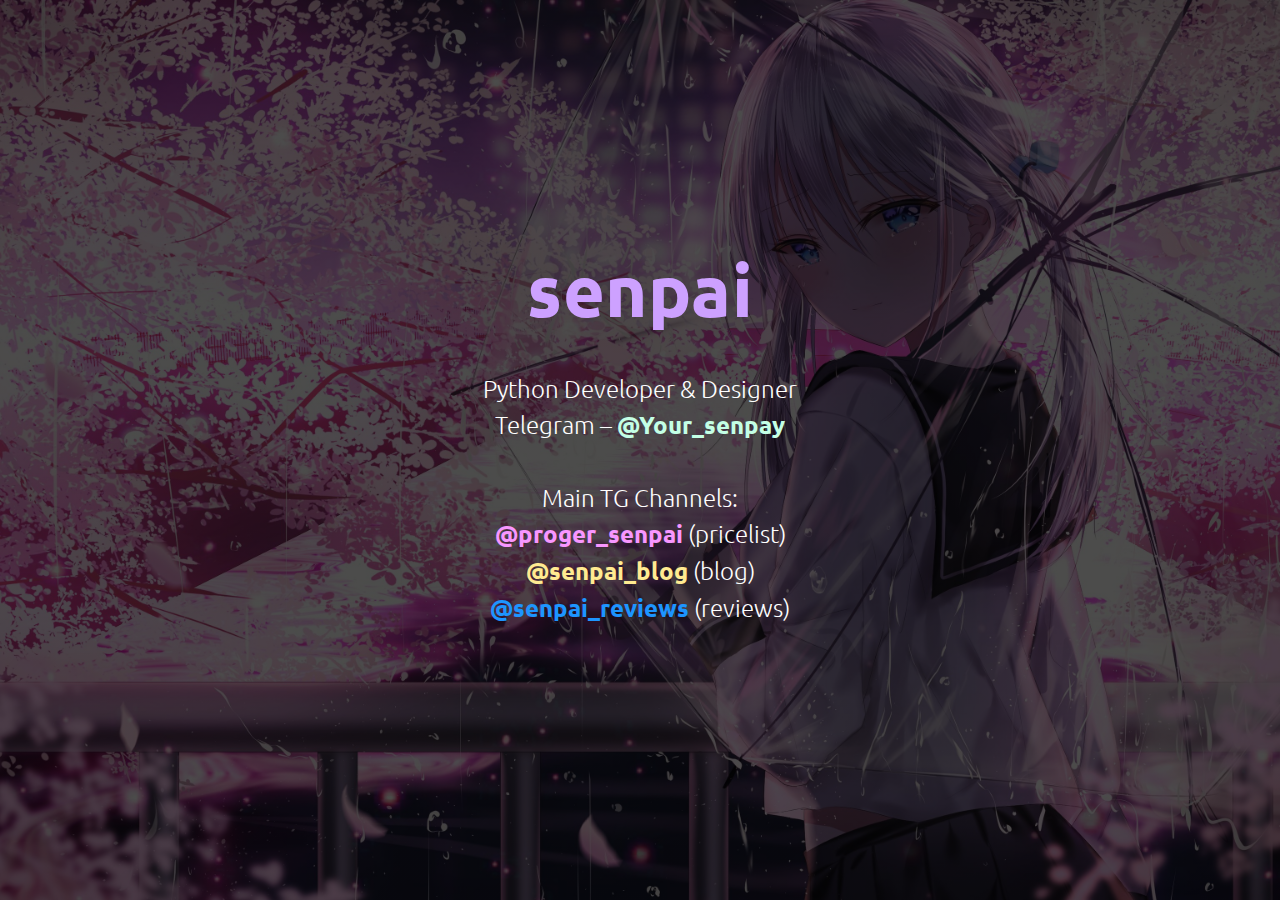
==== index.html @ 8932e349 "Add files via upload" ====
<!DOCTYPE html>
<html>
<head>
	<meta charset="utf-8">
	<meta name="viewport" content="width=device-width, initial-scale=1.0"><!--metatextblock-->
	<title>Senpai | Bio</title>
	<meta property="og:url" content="http://biosenpai.ml">
	<meta property="og:title" content="bio senpai">
	<meta property="og:description" content>
	<meta property="og:type" content="website">
	<meta property="og:image" content="images/d946dbce69a24e0288d5_1.jpg">
	<link rel="canonical" href="Senpai | Bio"><!--/metatextblock-->
	<meta property="fb:app_id" content="257953674358265">
	<meta name="format-detection" content="telephone=no">
	<meta http-equiv="x-dns-prefetch-control" content="on">
	<link rel="dns-prefetch" href="https://ws.tildacdn.com">
	<link rel="dns-prefetch" href="https://static.tildacdn.info">
	<link rel="shortcut icon" href="favicon.ico" type="image/x-icon">
	<link rel="apple-touch-icon" href="images/apple-touch-icon.png">
	<link rel="apple-touch-icon" sizes="76x76" href="images/apple-touch-icon.png">
	<link rel="apple-touch-icon" sizes="152x152" href="images/apple-touch-icon.png">
	<link rel="apple-touch-startup-image" href="images/apple-touch-icon.png">
	<meta name="msapplication-TileColor" content="#000000">
	<meta name="msapplication-TileImage" content="images/apple-touch-icon.png"><!-- Assets -->
	<script async src="https://www.googletagmanager.com/gtm.js?id=G-LMY6DNKWPJ">
	</script>
	<script src="js/tilda-fallback-1.0.min.js" charset="utf-8" async>
	</script>
	<link rel="stylesheet" href="css/tilda-grid-3.0.min.css" type="text/css" media="all" onerror="this.loaderr='y';">
	<link rel="stylesheet" href="css/tilda-blocks-page30917308.min.css" type="text/css" media="all" onerror="this.loaderr='y';">
	<link rel="preconnect" href="https://fonts.gstatic.com">
	<link href="https://fonts.googleapis.com/css2?family=Ubuntu:wght@300;400;500;600;700&amp;subset=latin,cyrillic&amp;display=swap" rel="stylesheet"><link rel="stylesheet" href="css/tilda-cover-1.0.min.css" type="text/css" media="all" onerror="this.loaderr='y';"><script type="text/javascript">(function (d) {
if (!d.visibilityState) {
var s = d.createElement('script');
s.src = 'https://static.tildacdn.info/js/tilda-polyfill-1.0.min.js';
d.getElementsByTagName('head')[0].appendChild(s);
}
})(document);
function t_onReady(func) {
if (document.readyState != 'loading') {
func();
} else {
document.addEventListener('DOMContentLoaded', func);
}
}
function t_onFuncLoad(funcName, okFunc, time) {
if (typeof window[funcName] === 'function') {
okFunc();
} else {
setTimeout(function() {
t_onFuncLoad(funcName, okFunc, time);
},(time || 100));
}
}</script>
<script src="js/jquery-1.10.2.min.js" onerror="this.loaderr='y';">
</script>
<script src="js/tilda-scripts-3.0.min.js" onerror="this.loaderr='y';">
</script>
<script src="js/tilda-blocks-page30917308.min.js" onerror="this.loaderr='y';">
</script>
<script src="js/lazyload-1.3.min.js" charset="utf-8" async onerror="this.loaderr='y';">
</script>
<script src="js/tilda-cover-1.0.min.js" charset="utf-8" async onerror="this.loaderr='y';">
</script>
<script src="js/tilda-events-1.0.min.js" charset="utf-8" async onerror="this.loaderr='y';">
</script>
<script type="text/javascript">window.dataLayer = window.dataLayer || [];
</script><!-- Google Tag Manager -->
<script type="text/javascript">(function(w,d,s,l,i){w[l]=w[l]||[];w[l].push({'gtm.start':
new Date().getTime(),event:'gtm.js'});var f=d.getElementsByTagName(s)[0],
j=d.createElement(s),dl=l!='dataLayer'?'&l='+l:'';j.async=true;j.src=
'https://www.googletagmanager.com/gtm.js?id='+i+dl;f.parentNode.insertBefore(j,f);
})(window,document,'script','dataLayer','G-LMY6DNKWPJ');
</script><!-- End Google Tag Manager -->
<script type="text/javascript">(function () {
if((/bot|google|yandex|baidu|bing|msn|duckduckbot|teoma|slurp|crawler|spider|robot|crawling|facebook/i.test(navigator.userAgent))===false && typeof(sessionStorage)!='undefined' && sessionStorage.getItem('visited')!=='y' && document.visibilityState){
var style=document.createElement('style');
style.type='text/css';
style.innerHTML='@media screen and (min-width: 980px) {.t-records {opacity: 0;}.t-records_animated {-webkit-transition: opacity ease-in-out .2s;-moz-transition: opacity ease-in-out .2s;-o-transition: opacity ease-in-out .2s;transition: opacity ease-in-out .2s;}.t-records.t-records_visible {opacity: 1;}}';
document.getElementsByTagName('head')[0].appendChild(style);
function t_setvisRecs(){
var alr=document.querySelectorAll('.t-records');
Array.prototype.forEach.call(alr, function(el) {
el.classList.add("t-records_animated");
});
setTimeout(function () {
Array.prototype.forEach.call(alr, function(el) {
el.classList.add("t-records_visible");
});
sessionStorage.setItem("visited", "y");
}, 400);
} 
document.addEventListener('DOMContentLoaded', t_setvisRecs);
}
})();
</script>
<style type="text/css">@media screen and (min-width: 980px) {.t-records {opacity: 0;}.t-records_animated {-webkit-transition: opacity ease-in-out .2s;-moz-transition: opacity ease-in-out .2s;-o-transition: opacity ease-in-out .2s;transition: opacity ease-in-out .2s;}.t-records.t-records_visible {opacity: 1;}}
</style>
</head>
<body class="t-body" style="margin:0;"><!--allrecords-->
	<div id="allrecords" class="t-records t-records_animated t-records_visible" data-hook="blocks-collection-content-node" data-tilda-project-id="4530213" data-tilda-page-id="30917308" data-tilda-formskey="0ebfdd3c491b82f9fc8de784d1b77eab" data-tilda-lazy="yes">
		<div id="rec500469562" class="r t-rec" style=" " data-animationappear="off" data-record-type="18"><!-- cover -->
			<div class="t-cover" id="recorddiv500469562" bgimgfield="img" style="height:100vh; background-image:url(images/d946dbce69a24e0288d5.jpg);">
				<div class="t-cover__carrier" id="coverCarry500469562" data-content-cover-id="500469562" data-content-cover-bg="images/d946dbce69a24e0288d5.jpg" data-display-changed="true" data-content-cover-height="100vh" data-content-cover-parallax="fixed" style="height:100vh; " itemscope itemtype="http://schema.org/ImageObject">
					<meta itemprop="image" content="images/d946dbce69a24e0288d5.jpg">
				</div>
				<div class="t-cover__filter" style="height:100vh;background-image: -moz-linear-gradient(top, rgba(0,0,0,0.70), rgba(0,0,0,0.70));background-image: -webkit-linear-gradient(top, rgba(0,0,0,0.70), rgba(0,0,0,0.70));background-image: -o-linear-gradient(top, rgba(0,0,0,0.70), rgba(0,0,0,0.70));background-image: -ms-linear-gradient(top, rgba(0,0,0,0.70), rgba(0,0,0,0.70));background-image: linear-gradient(top, rgba(0,0,0,0.70), rgba(0,0,0,0.70));filter: progid:DXImageTransform.Microsoft.gradient(startColorStr=&#x27;#4c000000&#x27;, endColorstr=&#x27;#4c000000&#x27;);">
					
				</div> 
				<div class="t-container"> 
					<div class="t-col t-col_12 "> <div class="t-cover__wrapper t-valign_middle" style="height:100vh;"> 
						<div class="t001 t-align_center"> 
							<div class="t001__wrapper" data-hook-content="covercontent"> 

                                <div class="t001__title t-title t-title_xl" style field="title"><strong style="color: rgb(205, 161, 255); font-family: Ubuntu; font-weight: 700;">senpai
                                </div> 
                            <div class="t001__descr t-descr t-descr_xl t001__descr_center" style field="descr">Python Developer & Designer<br>Telegram – <a href="https://t.me/Your_senpay" target="_blank" rel="noreferrer noopener" style="color: rgb(196, 255, 229);">@Your_senpay</a><br><br>Main TG Channels:<br><a href="https://t.me/proger_senpai" style="color: rgb(248, 150, 255);">@proger_senpai</a> (pricelist)<br><a href="https://t.me/senpai_blog" style="color: rgb(255, 235, 145);">@senpai_blog</a> (blog)<br><a href="https://t.me/senpai_reviews" style="color: rgb(29, 149, 255);">@senpai_reviews</a> (reviews)
                            </div> 

                            <span class="space"></span> 
                        </div> 
                    </div> 
                </div> 
            </div> 
        </div>
    </div> 
</div>
</div>
</body>
</html>
---- css/tilda-grid-3.0.min.css ----
.t-clear,.t-container:after,.t-container_100:after,.t-container_10:after,.t-container_8:after{clear:both}*,:after,:before{-webkit-box-sizing:content-box;-moz-box-sizing:content-box;box-sizing:content-box}a,b,blockquote,center,code,div,h1,h2,h3,h4,h5,h6,i,img,p,pre,span,table,td,th,tr,u,video{margin:0;padding:0;border:0}.t-row{margin:0}.t-container,.t-container_10,.t-container_8{margin-left:auto;margin-right:auto;padding:0;width:100%}.t-container{max-width:1200px}.t-container.flexx,.t-container_flex{display:-webkit-box;display:-moz-box;display:-ms-flexbox;display:-webkit-flex;display:flex}.t-container_100{width:100%;padding:0}.t-container_10{max-width:1000px}.t-container_8{max-width:800px}.t-container:after,.t-container:before,.t-container_100:after,.t-container_100:before,.t-container_10:after,.t-container_10:before,.t-container_8:after,.t-container_8:before{display:table;content:" "}.t-col{display:inline;float:left;margin-left:20px;margin-right:20px;width:100%}.t-col.flexx,.t-col_flex{align-items:stretch;height:inherit;margin-top:auto;margin-bottom:auto}.t-col_1{max-width:60px}.t-col_2{max-width:160px}.t-col_3{max-width:260px}.t-col_4{max-width:360px}.t-col_5{max-width:460px}.t-col_6{max-width:560px}.t-col_7{max-width:660px}.t-col_8{max-width:760px}.t-col_9{max-width:860px}.t-col_10{max-width:960px}.t-col_11{max-width:1060px}.t-col_12{max-width:1160px}.t-col_100{max-width:100vw}.t-prefix_1{padding-left:100px}.t-prefix_2{padding-left:200px}.t-prefix_3{padding-left:300px}.t-prefix_4{padding-left:400px}.t-prefix_5{padding-left:500px}.t-prefix_6{padding-left:600px}.t-prefix_7{padding-left:700px}.t-prefix_8{padding-left:800px}.t-prefix_9{padding-left:900px}.t-prefix_10{padding-left:1000px}.t-prefix_11{padding-left:1100px}.t-prefix_12{padding-left:1200px}.t-width{width:100%}.t-width_1{max-width:60px}.t-width_2{max-width:160px}.t-width_3{max-width:260px}.t-width_4{max-width:360px}.t-width_5{max-width:460px}.t-width_6{max-width:560px}.t-width_7{max-width:660px}.t-width_8{max-width:760px}.t-width_9{max-width:860px}.t-width_10{max-width:960px}.t-width_11{max-width:1060px}.t-width_12{max-width:1160px}.t-width_100{max-width:100%}.t-cell{display:table-cell;vertical-align:middle;height:100%;margin-left:0;margin-right:0}.t-cell_25{width:25vw}.t-cell_33{width:33.3333333vw}.t-cell_50{width:50vw}.t-cell_100{width:100vw}@media screen and (max-width:1200px){.t-container{max-width:960px;padding:0}.t-container_10{max-width:780px}.t-container_8{max-width:640px}.t-col{display:inline;float:left;margin-left:10px;margin-right:10px;width:100%}.t-col_1{max-width:60px}.t-col_2{max-width:140px}.t-col_3{max-width:220px}.t-col_4{max-width:300px}.t-col_5{max-width:380px}.t-col_6{max-width:460px}.t-col_7{max-width:540px}.t-col_8{max-width:620px}.t-col_9{max-width:700px}.t-col_10{max-width:780px}.t-col_11{max-width:860px}.t-col_12{max-width:940px}.t-prefix_1{padding-left:80px}.t-prefix_2{padding-left:160px}.t-prefix_3{padding-left:240px}.t-prefix_4{padding-left:320px}.t-prefix_5{padding-left:400px}.t-prefix_6{padding-left:480px}.t-prefix_7{padding-left:560px}.t-prefix_8{padding-left:640px}.t-prefix_9{padding-left:720px}.t-prefix_10{padding-left:800px}.t-prefix_11{padding-left:880px}.t-prefix_12{padding-left:960px}.t-width_1{max-width:60px}.t-width_2{max-width:140px}.t-width_3{max-width:220px}.t-width_4{max-width:300px}.t-width_5{max-width:380px}.t-width_6{max-width:460px}.t-width_7{max-width:540px}.t-width_8{max-width:620px}.t-width_9{max-width:700px}.t-width_10{max-width:780px}.t-width_11{max-width:860px}.t-width_12{max-width:940px}.t-width_100{max-width:100%}}@media screen and (max-width:960px){.t-col,.t-container.flexx,.t-container_flex{display:block}.t-container{max-width:640px}.t-col,.t-col_1,.t-col_10,.t-col_11,.t-col_12,.t-col_2,.t-col_3,.t-col_4,.t-col_5,.t-col_6,.t-col_7,.t-col_8,.t-col_9{width:100%;max-width:100%}.t-col{float:none;padding-left:20px;padding-right:20px;margin:0;box-sizing:border-box}.t-prefix_1,.t-prefix_10,.t-prefix_11,.t-prefix_12,.t-prefix_2,.t-prefix_3,.t-prefix_4,.t-prefix_5,.t-prefix_6,.t-prefix_7,.t-prefix_8,.t-prefix_9{padding-left:none}}
---- css/tilda-blocks-page30917308.min.css ----
.csssize{height:3362px}.t-body{margin:0}#allrecords{-webkit-font-smoothing:antialiased;background-color:none}#allrecords a{color:#ff8562;text-decoration:none}#allrecords a[href^=tel]{color:inherit;text-decoration:none}#allrecords ol{padding-left:22px}#allrecords ul{padding-left:20px}#allrecords b,#allrecords strong{font-weight:700}@media print{body,html{min-width:1200px;max-width:1200px;padding:0;margin:0 auto;border:none}}.t-records{-webkit-font_smoothing:antialiased;background-color:none}.t-records a{color:#ff8562;text-decoration:none}.t-records a[href^=tel]{color:inherit;text-decoration:none}.t-records ol{padding-left:22px;margin-top:0;margin-bottom:10px}.t-records ul{padding-left:20px;margin-top:0;margin-bottom:10px}.t-mbfix{opacity:.01;-webkit-transform:translateX(0);-ms-transform:translateX(0);transform:translateX(0);position:fixed;width:100%;height:500px;background-color:white;top:0;left:0;z-index:10000;-webkit-transition:all 0.1s ease;transition:all 0.1s ease}.t-mbfix_hide{-webkit-transform:translateX(3000px);-ms-transform:translateX(3000px);transform:translateX(3000px)}img:not([src]){visibility:hidden}.t-body_scroll-locked{position:fixed;left:0;width:100%;height:100%;overflow:hidden}.r_anim{-webkit-transition:opacity 0.5s;transition:opacity 0.5s}.r_hidden{opacity:0}.r_showed{opacity:1}.t-title{font-family:'Ubuntu',Arial,sans-serif;font-weight:600;color:#e2cfff}.t-title_xl{font-size:72px;line-height:1.17}.t-descr{font-family:'Ubuntu',Arial,sans-serif;font-weight:300;color:#000000}.t-descr_xl{font-size:24px;line-height:1.5}.t-align_center{text-align:center}.t-valign_middle{vertical-align:middle}.t-tildalabel{background-color:#000;color:#fff;width:100%;height:70px;font-family:Arial;font-size:14px}.t-tildalabel:hover .t-tildalabel__wrapper{opacity:1}.t-tildalabel__wrapper{display:table;height:30px;width:270px;margin:0 auto;padding-top:20px;opacity:.4}.t-tildalabel__txtleft{display:table-cell;width:120px;height:30px;vertical-align:middle;text-align:right;padding-right:12px;font-weight:300;font-size:12px}.t-tildalabel__wrapimg{display:table-cell;width:30px;height:30px;vertical-align:middle}.t-tildalabel__img{width:30px;height:30px;vertical-align:middle}.t-tildalabel__txtright{display:table-cell;width:120px;height:30px;vertical-align:middle;padding-left:12px;font-weight:500;letter-spacing:2px}.t-tildalabel__link{color:#fff;text-decoration:none;vertical-align:middle}@media screen and (max-width:1200px){.t-descr_xl{font-size:22px}.t-title_xl{font-size:68px}}@media screen and (max-width:640px){.t-descr_xl{font-size:20px;line-height:1.4}.t-title_xl{font-size:32px}}@media screen and (max-width:480px){.t-title_xl{font-size:30px}}.t001__wrapper{padding-top:42px;padding-bottom:42px}.t001__uptitle{padding-top:30px;padding-bottom:60px;color:#ffffff}.t001__title{padding:24px 0 38px 0;letter-spacing:.5px;color:#fff}.t001__descr{padding:0 0 30px 0;color:#fff}.t001__descr_center{max-width:700px;margin:0 auto}.t001__descr_center a:not([style]){color:#fff!important}.t001__descr_center a{font-weight:600}@media screen and (max-width:640px){.t001__title{padding-right:10px;padding-left:10px}.t001__uptitle{padding-right:10px;padding-left:10px}.t001__descr{padding-right:10px;padding-left:10px;font-size:14px;line-height:20px}}
---- css/tilda-cover-1.0.min.css ----
@-webkit-keyframes t-arrow-bottom{0%,to{-moz-transform:translateY(0);-ms-transform:translateY(0);-webkit-transform:translateY(0);-o-transform:translateY(0);transform:translateY(0)}50%,55%{-moz-transform:translateY(-7px);-ms-transform:translateY(-7px);-webkit-transform:translateY(-7px);-o-transform:translateY(-7px);transform:translateY(-7px)}}@keyframes t-arrow-bottom{0%,to{-moz-transform:translateY(0);-ms-transform:translateY(0);-webkit-transform:translateY(0);-o-transform:translateY(0);transform:translateY(0)}50%,55%{-moz-transform:translateY(-7px);-ms-transform:translateY(-7px);-webkit-transform:translateY(-7px);-o-transform:translateY(-7px);transform:translateY(-7px)}}.t-cover,.t-cover__carrier{height:700px;width:100%;background-size:cover;-webkit-background-size:cover;-moz-background-size:cover;-o-background-size:cover;background-repeat:no-repeat;background-position:center center;text-align:center;vertical-align:middle;position:relative;background-attachment:fixed}.t-cover{background-color:#000;overflow:hidden}.t-cover__carrier{-moz-transform:unset}@supports (-ms-ime-align:auto){.t-cover__carrier{transform:unset}}.t-cover__carrier.loading{opacity:0}.t-cover__carrier[data-content-cover-bg=""].loading{opacity:1!important}.t-cover__carrier.loaded{opacity:1;transition:opacity 700ms}@media screen and (max-device-width:1024px){.t-cover,.t-cover__carrier{background-attachment:scroll}}@media print{.t-cover,.t-cover__carrier{background-attachment:scroll}}.t-cover__filter{height:700px;width:100%;position:absolute;top:0;left:0}.t-cover .t-container,.t-cover .t-container_10,.t-cover .t-container_100,.t-cover .t-container_8{position:absolute;top:0;left:0;bottom:0;right:0}.t-cover__wrapper{height:700px;display:table-cell;width:1200px}.t-cover__wrapper span.space{display:inline-block;height:100%;width:1px}@media screen and (max-width:640px){.t-cover{background-attachment:fixed}.t-cover__carrier{background-attachment:scroll!important;background-size:cover;background-position:center center}}.t-cover__arrow-wrapper_animated{animation:t-arrow-bottom 1.7s infinite ease}.t-cover__arrow{position:absolute;z-index:9;bottom:40px;right:0;left:0;text-align:center}.t-cover__arrow-wrapper{display:inline-block;-webkit-transition:all ease-in-out .2s;-moz-transition:all ease-in-out .2s;-o-transition:all ease-in-out .2s;transition:all ease-in-out .2s;cursor:pointer}.t-cover__arrow-wrapper:hover{opacity:.7}.t-cover__arrow-svg{fill:#fff}@media screen and (max-width:640px){.t-cover__arrow_mobile{-moz-transform:scale(.7);-ms-transform:scale(.7);-webkit-transform:scale(.7);-o-transform:scale(.7);transform:scale(.7)}.t-cover__arrow{bottom:14px}}
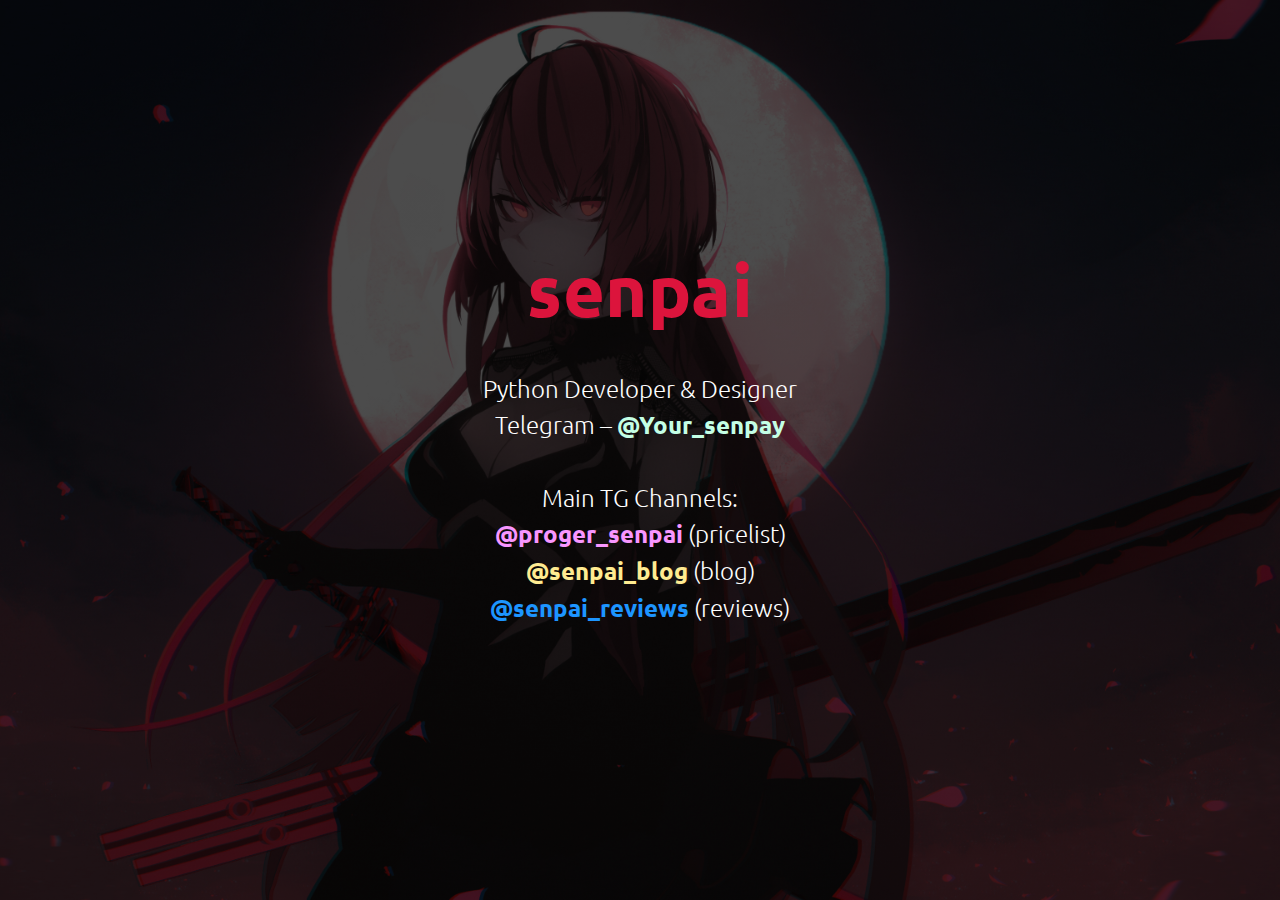
==== commit 09715696: "Update index.html" ====
--- a/index.html
+++ b/index.html
@@ -112,7 +112,7 @@
 						<div class="t001 t-align_center"> 
 							<div class="t001__wrapper" data-hook-content="covercontent"> 
 
-                                <div class="t001__title t-title t-title_xl" style field="title"><strong style="color: rgb(205, 161, 255); font-family: Ubuntu; font-weight: 700;">senpai
+                                <div class="t001__title t-title t-title_xl" style field="title"><strong style="color: rgb(220, 20, 60); font-family: Ubuntu; font-weight: 700;">senpai
                                 </div> 
                             <div class="t001__descr t-descr t-descr_xl t001__descr_center" style field="descr">Python Developer & Designer<br>Telegram – <a href="https://t.me/Your_senpay" target="_blank" rel="noreferrer noopener" style="color: rgb(196, 255, 229);">@Your_senpay</a><br><br>Main TG Channels:<br><a href="https://t.me/proger_senpai" style="color: rgb(248, 150, 255);">@proger_senpai</a> (pricelist)<br><a href="https://t.me/senpai_blog" style="color: rgb(255, 235, 145);">@senpai_blog</a> (blog)<br><a href="https://t.me/senpai_reviews" style="color: rgb(29, 149, 255);">@senpai_reviews</a> (reviews)
                             </div> 
@@ -127,4 +127,4 @@
 </div>
 </div>
 </body>
-</html>+</html>
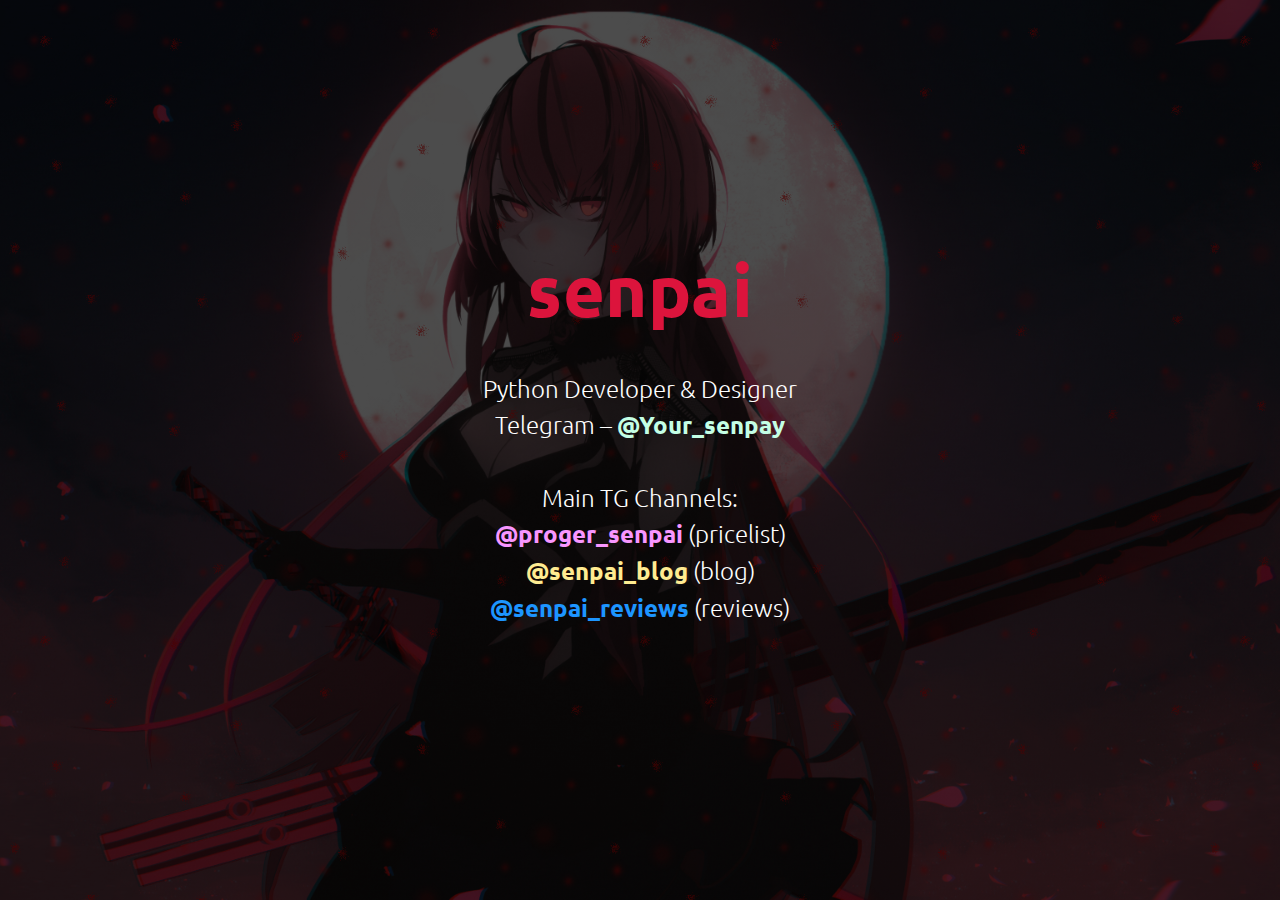
==== commit 5a960395: "Add files via upload" ====
--- a/index.html
+++ b/index.html
@@ -95,6 +95,32 @@
 })();
 </script>
 <style type="text/css">@media screen and (min-width: 980px) {.t-records {opacity: 0;}.t-records_animated {-webkit-transition: opacity ease-in-out .2s;-moz-transition: opacity ease-in-out .2s;-o-transition: opacity ease-in-out .2s;transition: opacity ease-in-out .2s;}.t-records.t-records_visible {opacity: 1;}}
+.snow1{
+  background-image: url(images/snow1.png);
+  position: absolute;
+  width: 100%;
+  height: 100%;
+  animation: snow1 18s linear infinite;    
+}
+
+.snow2{
+  background-image: url(images/snow2.png), url(images/snow3.png);
+  animation: snow2 10s linear infinite;
+  width: 100%;
+  height: 100%;
+  position: absolute;
+}
+
+@keyframes snow2{
+    0%{background-position: 0 0, 0 0;}
+    100%{background-position: 10% 600px, 10% 600px;}
+}
+@keyframes snow1{
+    from{background-position: 0 -300px;}
+    20% {background-position: 20% -100px;}
+    40% {background-position: 30% 100px;}
+    to{background-position: 20% 800px;}
+}
 </style>
 </head>
 <body class="t-body" style="margin:0;"><!--allrecords-->
@@ -103,6 +129,8 @@
 			<div class="t-cover" id="recorddiv500469562" bgimgfield="img" style="height:100vh; background-image:url(images/d946dbce69a24e0288d5.jpg);">
 				<div class="t-cover__carrier" id="coverCarry500469562" data-content-cover-id="500469562" data-content-cover-bg="images/d946dbce69a24e0288d5.jpg" data-display-changed="true" data-content-cover-height="100vh" data-content-cover-parallax="fixed" style="height:100vh; " itemscope itemtype="http://schema.org/ImageObject">
 					<meta itemprop="image" content="images/d946dbce69a24e0288d5.jpg">
+				<div class="snow1"></div>
+				<div class="snow2"></div>
 				</div>
 				<div class="t-cover__filter" style="height:100vh;background-image: -moz-linear-gradient(top, rgba(0,0,0,0.70), rgba(0,0,0,0.70));background-image: -webkit-linear-gradient(top, rgba(0,0,0,0.70), rgba(0,0,0,0.70));background-image: -o-linear-gradient(top, rgba(0,0,0,0.70), rgba(0,0,0,0.70));background-image: -ms-linear-gradient(top, rgba(0,0,0,0.70), rgba(0,0,0,0.70));background-image: linear-gradient(top, rgba(0,0,0,0.70), rgba(0,0,0,0.70));filter: progid:DXImageTransform.Microsoft.gradient(startColorStr=&#x27;#4c000000&#x27;, endColorstr=&#x27;#4c000000&#x27;);">
 					
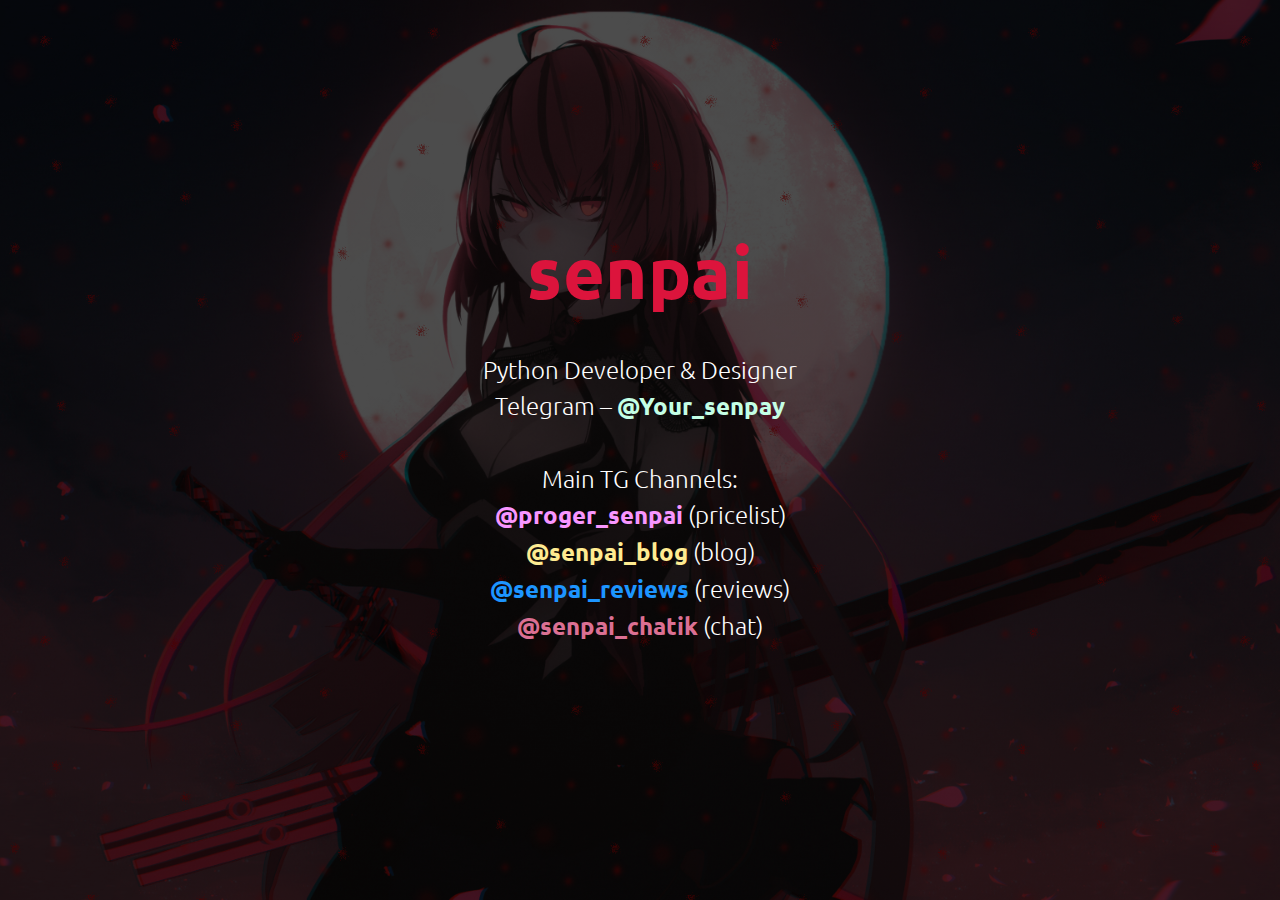
==== commit 28c44a10: "Update index.html" ====
--- a/index.html
+++ b/index.html
@@ -142,7 +142,7 @@
 
                                 <div class="t001__title t-title t-title_xl" style field="title"><strong style="color: rgb(220, 20, 60); font-family: Ubuntu; font-weight: 700;">senpai
                                 </div> 
-                            <div class="t001__descr t-descr t-descr_xl t001__descr_center" style field="descr">Python Developer & Designer<br>Telegram – <a href="https://t.me/Your_senpay" target="_blank" rel="noreferrer noopener" style="color: rgb(196, 255, 229);">@Your_senpay</a><br><br>Main TG Channels:<br><a href="https://t.me/proger_senpai" style="color: rgb(248, 150, 255);">@proger_senpai</a> (pricelist)<br><a href="https://t.me/senpai_blog" style="color: rgb(255, 235, 145);">@senpai_blog</a> (blog)<br><a href="https://t.me/senpai_reviews" style="color: rgb(29, 149, 255);">@senpai_reviews</a> (reviews)
+                            <div class="t001__descr t-descr t-descr_xl t001__descr_center" style field="descr">Python Developer & Designer<br>Telegram – <a href="https://t.me/Your_senpay" target="_blank" rel="noreferrer noopener" style="color: rgb(196, 255, 229);">@Your_senpay</a><br><br>Main TG Channels:<br><a href="https://t.me/proger_senpai" style="color: rgb(248, 150, 255);">@proger_senpai</a> (pricelist)<br><a href="https://t.me/senpai_blog" style="color: rgb(255, 235, 145);">@senpai_blog</a> (blog)<br><a href="https://t.me/senpai_reviews" style="color: rgb(29, 149, 255);">@senpai_reviews</a> (reviews)<br><a href="https://t.me/senpai_chatik" style="color: #db7093;">@senpai_chatik</a> (chat)
                             </div> 
 
                             <span class="space"></span> 
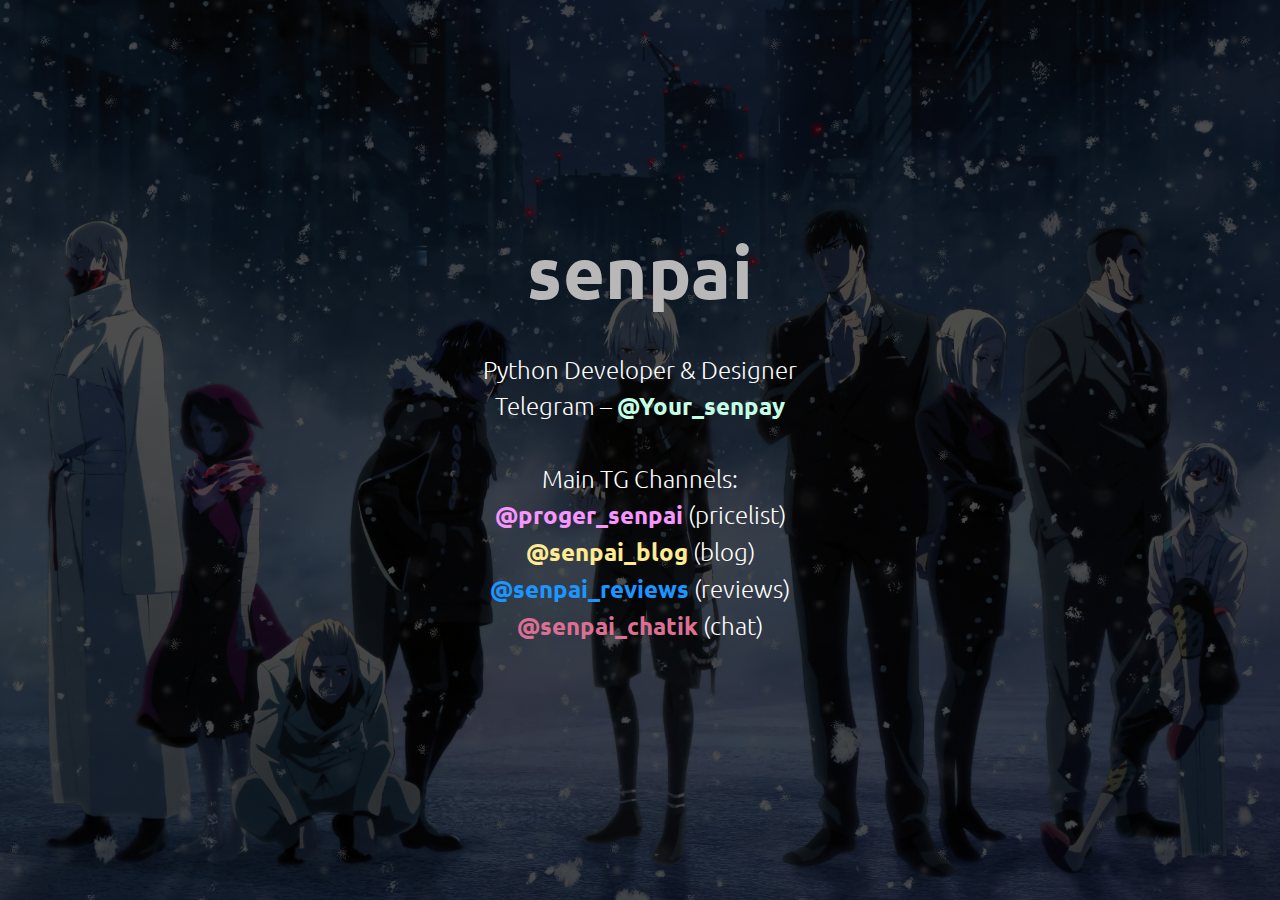
==== commit a4df83d9: "Update index.html" ====
--- a/index.html
+++ b/index.html
@@ -140,8 +140,8 @@
 						<div class="t001 t-align_center"> 
 							<div class="t001__wrapper" data-hook-content="covercontent"> 
 
-                                <div class="t001__title t-title t-title_xl" style field="title"><strong style="color: rgb(220, 20, 60); font-family: Ubuntu; font-weight: 700;">senpai
-                                </div> 
+                                <div class="t001__title t-title t-title_xl" style field="title"><strong style="color: rgb(184,184,184); font-family: Ubuntu; font-weight: 700;">senpai
+                                </div> <!--rgb(220, 20, 60)-->
                             <div class="t001__descr t-descr t-descr_xl t001__descr_center" style field="descr">Python Developer & Designer<br>Telegram – <a href="https://t.me/Your_senpay" target="_blank" rel="noreferrer noopener" style="color: rgb(196, 255, 229);">@Your_senpay</a><br><br>Main TG Channels:<br><a href="https://t.me/proger_senpai" style="color: rgb(248, 150, 255);">@proger_senpai</a> (pricelist)<br><a href="https://t.me/senpai_blog" style="color: rgb(255, 235, 145);">@senpai_blog</a> (blog)<br><a href="https://t.me/senpai_reviews" style="color: rgb(29, 149, 255);">@senpai_reviews</a> (reviews)<br><a href="https://t.me/senpai_chatik" style="color: #db7093;">@senpai_chatik</a> (chat)
                             </div> 
 
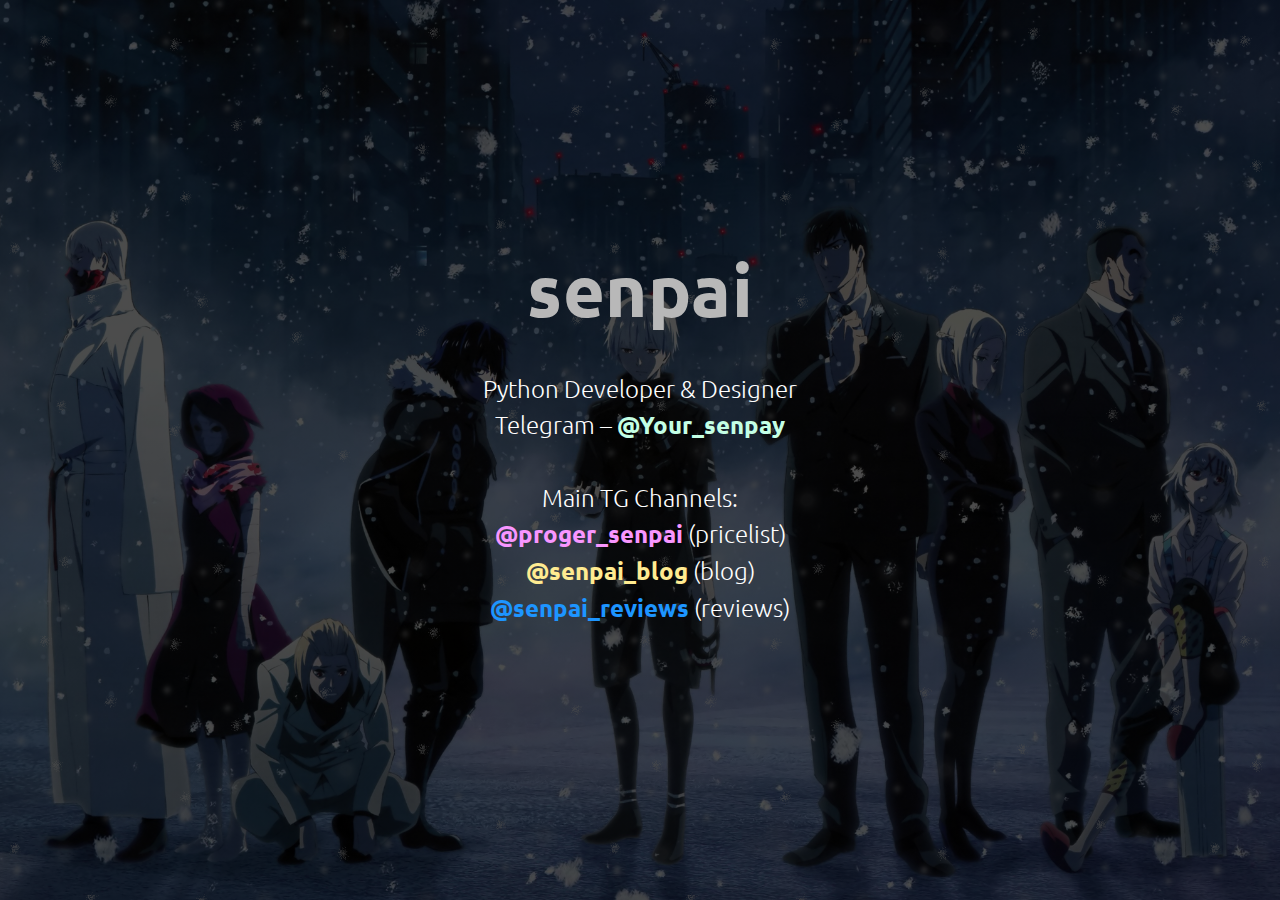
==== commit 28f9650a: "Update index.html" ====
--- a/index.html
+++ b/index.html
@@ -1,158 +1,158 @@
-<!DOCTYPE html>
-<html>
-<head>
-	<meta charset="utf-8">
-	<meta name="viewport" content="width=device-width, initial-scale=1.0"><!--metatextblock-->
-	<title>Senpai | Bio</title>
-	<meta property="og:url" content="http://biosenpai.ml">
-	<meta property="og:title" content="bio senpai">
-	<meta property="og:description" content>
-	<meta property="og:type" content="website">
-	<meta property="og:image" content="images/d946dbce69a24e0288d5_1.jpg">
-	<link rel="canonical" href="Senpai | Bio"><!--/metatextblock-->
-	<meta property="fb:app_id" content="257953674358265">
-	<meta name="format-detection" content="telephone=no">
-	<meta http-equiv="x-dns-prefetch-control" content="on">
-	<link rel="dns-prefetch" href="https://ws.tildacdn.com">
-	<link rel="dns-prefetch" href="https://static.tildacdn.info">
-	<link rel="shortcut icon" href="favicon.ico" type="image/x-icon">
-	<link rel="apple-touch-icon" href="images/apple-touch-icon.png">
-	<link rel="apple-touch-icon" sizes="76x76" href="images/apple-touch-icon.png">
-	<link rel="apple-touch-icon" sizes="152x152" href="images/apple-touch-icon.png">
-	<link rel="apple-touch-startup-image" href="images/apple-touch-icon.png">
-	<meta name="msapplication-TileColor" content="#000000">
-	<meta name="msapplication-TileImage" content="images/apple-touch-icon.png"><!-- Assets -->
-	<script async src="https://www.googletagmanager.com/gtm.js?id=G-LMY6DNKWPJ">
-	</script>
-	<script src="js/tilda-fallback-1.0.min.js" charset="utf-8" async>
-	</script>
-	<link rel="stylesheet" href="css/tilda-grid-3.0.min.css" type="text/css" media="all" onerror="this.loaderr='y';">
-	<link rel="stylesheet" href="css/tilda-blocks-page30917308.min.css" type="text/css" media="all" onerror="this.loaderr='y';">
-	<link rel="preconnect" href="https://fonts.gstatic.com">
-	<link href="https://fonts.googleapis.com/css2?family=Ubuntu:wght@300;400;500;600;700&amp;subset=latin,cyrillic&amp;display=swap" rel="stylesheet"><link rel="stylesheet" href="css/tilda-cover-1.0.min.css" type="text/css" media="all" onerror="this.loaderr='y';"><script type="text/javascript">(function (d) {
-if (!d.visibilityState) {
-var s = d.createElement('script');
-s.src = 'https://static.tildacdn.info/js/tilda-polyfill-1.0.min.js';
-d.getElementsByTagName('head')[0].appendChild(s);
-}
-})(document);
-function t_onReady(func) {
-if (document.readyState != 'loading') {
-func();
-} else {
-document.addEventListener('DOMContentLoaded', func);
-}
-}
-function t_onFuncLoad(funcName, okFunc, time) {
-if (typeof window[funcName] === 'function') {
-okFunc();
-} else {
-setTimeout(function() {
-t_onFuncLoad(funcName, okFunc, time);
-},(time || 100));
-}
-}</script>
-<script src="js/jquery-1.10.2.min.js" onerror="this.loaderr='y';">
-</script>
-<script src="js/tilda-scripts-3.0.min.js" onerror="this.loaderr='y';">
-</script>
-<script src="js/tilda-blocks-page30917308.min.js" onerror="this.loaderr='y';">
-</script>
-<script src="js/lazyload-1.3.min.js" charset="utf-8" async onerror="this.loaderr='y';">
-</script>
-<script src="js/tilda-cover-1.0.min.js" charset="utf-8" async onerror="this.loaderr='y';">
-</script>
-<script src="js/tilda-events-1.0.min.js" charset="utf-8" async onerror="this.loaderr='y';">
-</script>
-<script type="text/javascript">window.dataLayer = window.dataLayer || [];
-</script><!-- Google Tag Manager -->
-<script type="text/javascript">(function(w,d,s,l,i){w[l]=w[l]||[];w[l].push({'gtm.start':
-new Date().getTime(),event:'gtm.js'});var f=d.getElementsByTagName(s)[0],
-j=d.createElement(s),dl=l!='dataLayer'?'&l='+l:'';j.async=true;j.src=
-'https://www.googletagmanager.com/gtm.js?id='+i+dl;f.parentNode.insertBefore(j,f);
-})(window,document,'script','dataLayer','G-LMY6DNKWPJ');
-</script><!-- End Google Tag Manager -->
-<script type="text/javascript">(function () {
-if((/bot|google|yandex|baidu|bing|msn|duckduckbot|teoma|slurp|crawler|spider|robot|crawling|facebook/i.test(navigator.userAgent))===false && typeof(sessionStorage)!='undefined' && sessionStorage.getItem('visited')!=='y' && document.visibilityState){
-var style=document.createElement('style');
-style.type='text/css';
-style.innerHTML='@media screen and (min-width: 980px) {.t-records {opacity: 0;}.t-records_animated {-webkit-transition: opacity ease-in-out .2s;-moz-transition: opacity ease-in-out .2s;-o-transition: opacity ease-in-out .2s;transition: opacity ease-in-out .2s;}.t-records.t-records_visible {opacity: 1;}}';
-document.getElementsByTagName('head')[0].appendChild(style);
-function t_setvisRecs(){
-var alr=document.querySelectorAll('.t-records');
-Array.prototype.forEach.call(alr, function(el) {
-el.classList.add("t-records_animated");
-});
-setTimeout(function () {
-Array.prototype.forEach.call(alr, function(el) {
-el.classList.add("t-records_visible");
-});
-sessionStorage.setItem("visited", "y");
-}, 400);
-} 
-document.addEventListener('DOMContentLoaded', t_setvisRecs);
-}
-})();
-</script>
-<style type="text/css">@media screen and (min-width: 980px) {.t-records {opacity: 0;}.t-records_animated {-webkit-transition: opacity ease-in-out .2s;-moz-transition: opacity ease-in-out .2s;-o-transition: opacity ease-in-out .2s;transition: opacity ease-in-out .2s;}.t-records.t-records_visible {opacity: 1;}}
-.snow1{
-  background-image: url(images/snow1.png);
-  position: absolute;
-  width: 100%;
-  height: 100%;
-  animation: snow1 18s linear infinite;    
-}
-
-.snow2{
-  background-image: url(images/snow2.png), url(images/snow3.png);
-  animation: snow2 10s linear infinite;
-  width: 100%;
-  height: 100%;
-  position: absolute;
-}
-
-@keyframes snow2{
-    0%{background-position: 0 0, 0 0;}
-    100%{background-position: 10% 600px, 10% 600px;}
-}
-@keyframes snow1{
-    from{background-position: 0 -300px;}
-    20% {background-position: 20% -100px;}
-    40% {background-position: 30% 100px;}
-    to{background-position: 20% 800px;}
-}
-</style>
-</head>
-<body class="t-body" style="margin:0;"><!--allrecords-->
-	<div id="allrecords" class="t-records t-records_animated t-records_visible" data-hook="blocks-collection-content-node" data-tilda-project-id="4530213" data-tilda-page-id="30917308" data-tilda-formskey="0ebfdd3c491b82f9fc8de784d1b77eab" data-tilda-lazy="yes">
-		<div id="rec500469562" class="r t-rec" style=" " data-animationappear="off" data-record-type="18"><!-- cover -->
-			<div class="t-cover" id="recorddiv500469562" bgimgfield="img" style="height:100vh; background-image:url(images/d946dbce69a24e0288d5.jpg);">
-				<div class="t-cover__carrier" id="coverCarry500469562" data-content-cover-id="500469562" data-content-cover-bg="images/d946dbce69a24e0288d5.jpg" data-display-changed="true" data-content-cover-height="100vh" data-content-cover-parallax="fixed" style="height:100vh; " itemscope itemtype="http://schema.org/ImageObject">
-					<meta itemprop="image" content="images/d946dbce69a24e0288d5.jpg">
-				<div class="snow1"></div>
-				<div class="snow2"></div>
-				</div>
-				<div class="t-cover__filter" style="height:100vh;background-image: -moz-linear-gradient(top, rgba(0,0,0,0.70), rgba(0,0,0,0.70));background-image: -webkit-linear-gradient(top, rgba(0,0,0,0.70), rgba(0,0,0,0.70));background-image: -o-linear-gradient(top, rgba(0,0,0,0.70), rgba(0,0,0,0.70));background-image: -ms-linear-gradient(top, rgba(0,0,0,0.70), rgba(0,0,0,0.70));background-image: linear-gradient(top, rgba(0,0,0,0.70), rgba(0,0,0,0.70));filter: progid:DXImageTransform.Microsoft.gradient(startColorStr=&#x27;#4c000000&#x27;, endColorstr=&#x27;#4c000000&#x27;);">
-					
-				</div> 
-				<div class="t-container"> 
-					<div class="t-col t-col_12 "> <div class="t-cover__wrapper t-valign_middle" style="height:100vh;"> 
-						<div class="t001 t-align_center"> 
-							<div class="t001__wrapper" data-hook-content="covercontent"> 
-
-                                <div class="t001__title t-title t-title_xl" style field="title"><strong style="color: rgb(184,184,184); font-family: Ubuntu; font-weight: 700;">senpai
-                                </div> <!--rgb(220, 20, 60)-->
-                            <div class="t001__descr t-descr t-descr_xl t001__descr_center" style field="descr">Python Developer & Designer<br>Telegram – <a href="https://t.me/Your_senpay" target="_blank" rel="noreferrer noopener" style="color: rgb(196, 255, 229);">@Your_senpay</a><br><br>Main TG Channels:<br><a href="https://t.me/proger_senpai" style="color: rgb(248, 150, 255);">@proger_senpai</a> (pricelist)<br><a href="https://t.me/senpai_blog" style="color: rgb(255, 235, 145);">@senpai_blog</a> (blog)<br><a href="https://t.me/senpai_reviews" style="color: rgb(29, 149, 255);">@senpai_reviews</a> (reviews)<br><a href="https://t.me/senpai_chatik" style="color: #db7093;">@senpai_chatik</a> (chat)
-                            </div> 
-
-                            <span class="space"></span> 
-                        </div> 
-                    </div> 
-                </div> 
-            </div> 
-        </div>
-    </div> 
-</div>
-</div>
-</body>
-</html>
+<!DOCTYPE html>
+<html>
+<head>
+	<meta charset="utf-8">
+	<meta name="viewport" content="width=device-width, initial-scale=1.0"><!--metatextblock-->
+	<title>Senpai | Bio</title>
+	<meta property="og:url" content="http://biosenpai.ml">
+	<meta property="og:title" content="bio senpai">
+	<meta property="og:description" content>
+	<meta property="og:type" content="website">
+	<meta property="og:image" content="images/d946dbce69a24e0288d5_1.jpg">
+	<link rel="canonical" href="Senpai | Bio"><!--/metatextblock-->
+	<meta property="fb:app_id" content="257953674358265">
+	<meta name="format-detection" content="telephone=no">
+	<meta http-equiv="x-dns-prefetch-control" content="on">
+	<link rel="dns-prefetch" href="https://ws.tildacdn.com">
+	<link rel="dns-prefetch" href="https://static.tildacdn.info">
+	<link rel="shortcut icon" href="favicon.ico" type="image/x-icon">
+	<link rel="apple-touch-icon" href="images/apple-touch-icon.png">
+	<link rel="apple-touch-icon" sizes="76x76" href="images/apple-touch-icon.png">
+	<link rel="apple-touch-icon" sizes="152x152" href="images/apple-touch-icon.png">
+	<link rel="apple-touch-startup-image" href="images/apple-touch-icon.png">
+	<meta name="msapplication-TileColor" content="#000000">
+	<meta name="msapplication-TileImage" content="images/apple-touch-icon.png"><!-- Assets -->
+	<script async src="https://www.googletagmanager.com/gtm.js?id=G-LMY6DNKWPJ">
+	</script>
+	<script src="js/tilda-fallback-1.0.min.js" charset="utf-8" async>
+	</script>
+	<link rel="stylesheet" href="css/tilda-grid-3.0.min.css" type="text/css" media="all" onerror="this.loaderr='y';">
+	<link rel="stylesheet" href="css/tilda-blocks-page30917308.min.css" type="text/css" media="all" onerror="this.loaderr='y';">
+	<link rel="preconnect" href="https://fonts.gstatic.com">
+	<link href="https://fonts.googleapis.com/css2?family=Ubuntu:wght@300;400;500;600;700&amp;subset=latin,cyrillic&amp;display=swap" rel="stylesheet"><link rel="stylesheet" href="css/tilda-cover-1.0.min.css" type="text/css" media="all" onerror="this.loaderr='y';"><script type="text/javascript">(function (d) {
+if (!d.visibilityState) {
+var s = d.createElement('script');
+s.src = 'https://static.tildacdn.info/js/tilda-polyfill-1.0.min.js';
+d.getElementsByTagName('head')[0].appendChild(s);
+}
+})(document);
+function t_onReady(func) {
+if (document.readyState != 'loading') {
+func();
+} else {
+document.addEventListener('DOMContentLoaded', func);
+}
+}
+function t_onFuncLoad(funcName, okFunc, time) {
+if (typeof window[funcName] === 'function') {
+okFunc();
+} else {
+setTimeout(function() {
+t_onFuncLoad(funcName, okFunc, time);
+},(time || 100));
+}
+}</script>
+<script src="js/jquery-1.10.2.min.js" onerror="this.loaderr='y';">
+</script>
+<script src="js/tilda-scripts-3.0.min.js" onerror="this.loaderr='y';">
+</script>
+<script src="js/tilda-blocks-page30917308.min.js" onerror="this.loaderr='y';">
+</script>
+<script src="js/lazyload-1.3.min.js" charset="utf-8" async onerror="this.loaderr='y';">
+</script>
+<script src="js/tilda-cover-1.0.min.js" charset="utf-8" async onerror="this.loaderr='y';">
+</script>
+<script src="js/tilda-events-1.0.min.js" charset="utf-8" async onerror="this.loaderr='y';">
+</script>
+<script type="text/javascript">window.dataLayer = window.dataLayer || [];
+</script><!-- Google Tag Manager -->
+<script type="text/javascript">(function(w,d,s,l,i){w[l]=w[l]||[];w[l].push({'gtm.start':
+new Date().getTime(),event:'gtm.js'});var f=d.getElementsByTagName(s)[0],
+j=d.createElement(s),dl=l!='dataLayer'?'&l='+l:'';j.async=true;j.src=
+'https://www.googletagmanager.com/gtm.js?id='+i+dl;f.parentNode.insertBefore(j,f);
+})(window,document,'script','dataLayer','G-LMY6DNKWPJ');
+</script><!-- End Google Tag Manager -->
+<script type="text/javascript">(function () {
+if((/bot|google|yandex|baidu|bing|msn|duckduckbot|teoma|slurp|crawler|spider|robot|crawling|facebook/i.test(navigator.userAgent))===false && typeof(sessionStorage)!='undefined' && sessionStorage.getItem('visited')!=='y' && document.visibilityState){
+var style=document.createElement('style');
+style.type='text/css';
+style.innerHTML='@media screen and (min-width: 980px) {.t-records {opacity: 0;}.t-records_animated {-webkit-transition: opacity ease-in-out .2s;-moz-transition: opacity ease-in-out .2s;-o-transition: opacity ease-in-out .2s;transition: opacity ease-in-out .2s;}.t-records.t-records_visible {opacity: 1;}}';
+document.getElementsByTagName('head')[0].appendChild(style);
+function t_setvisRecs(){
+var alr=document.querySelectorAll('.t-records');
+Array.prototype.forEach.call(alr, function(el) {
+el.classList.add("t-records_animated");
+});
+setTimeout(function () {
+Array.prototype.forEach.call(alr, function(el) {
+el.classList.add("t-records_visible");
+});
+sessionStorage.setItem("visited", "y");
+}, 400);
+} 
+document.addEventListener('DOMContentLoaded', t_setvisRecs);
+}
+})();
+</script>
+<style type="text/css">@media screen and (min-width: 980px) {.t-records {opacity: 0;}.t-records_animated {-webkit-transition: opacity ease-in-out .2s;-moz-transition: opacity ease-in-out .2s;-o-transition: opacity ease-in-out .2s;transition: opacity ease-in-out .2s;}.t-records.t-records_visible {opacity: 1;}}
+.snow1{
+  background-image: url(images/snow1.png);
+  position: absolute;
+  width: 100%;
+  height: 100%;
+  animation: snow1 18s linear infinite;    
+}
+
+.snow2{
+  background-image: url(images/snow2.png), url(images/snow3.png);
+  animation: snow2 10s linear infinite;
+  width: 100%;
+  height: 100%;
+  position: absolute;
+}
+
+@keyframes snow2{
+    0%{background-position: 0 0, 0 0;}
+    100%{background-position: 10% 600px, 10% 600px;}
+}
+@keyframes snow1{
+    from{background-position: 0 -300px;}
+    20% {background-position: 20% -100px;}
+    40% {background-position: 30% 100px;}
+    to{background-position: 20% 800px;}
+}
+</style>
+</head>
+<body class="t-body" style="margin:0;"><!--allrecords-->
+	<div id="allrecords" class="t-records t-records_animated t-records_visible" data-hook="blocks-collection-content-node" data-tilda-project-id="4530213" data-tilda-page-id="30917308" data-tilda-formskey="0ebfdd3c491b82f9fc8de784d1b77eab" data-tilda-lazy="yes">
+		<div id="rec500469562" class="r t-rec" style=" " data-animationappear="off" data-record-type="18"><!-- cover -->
+			<div class="t-cover" id="recorddiv500469562" bgimgfield="img" style="height:100vh; background-image:url(images/d946dbce69a24e0288d5.jpg);">
+				<div class="t-cover__carrier" id="coverCarry500469562" data-content-cover-id="500469562" data-content-cover-bg="images/d946dbce69a24e0288d5.jpg" data-display-changed="true" data-content-cover-height="100vh" data-content-cover-parallax="fixed" style="height:100vh; " itemscope itemtype="http://schema.org/ImageObject">
+					<meta itemprop="image" content="images/d946dbce69a24e0288d5.jpg">
+				<div class="snow1"></div>
+				<div class="snow2"></div>
+				</div>
+				<div class="t-cover__filter" style="height:100vh;background-image: -moz-linear-gradient(top, rgba(0,0,0,0.70), rgba(0,0,0,0.70));background-image: -webkit-linear-gradient(top, rgba(0,0,0,0.70), rgba(0,0,0,0.70));background-image: -o-linear-gradient(top, rgba(0,0,0,0.70), rgba(0,0,0,0.70));background-image: -ms-linear-gradient(top, rgba(0,0,0,0.70), rgba(0,0,0,0.70));background-image: linear-gradient(top, rgba(0,0,0,0.70), rgba(0,0,0,0.70));filter: progid:DXImageTransform.Microsoft.gradient(startColorStr=&#x27;#4c000000&#x27;, endColorstr=&#x27;#4c000000&#x27;);">
+					
+				</div> 
+				<div class="t-container"> 
+					<div class="t-col t-col_12 "> <div class="t-cover__wrapper t-valign_middle" style="height:100vh;"> 
+						<div class="t001 t-align_center"> 
+							<div class="t001__wrapper" data-hook-content="covercontent"> 
+
+                                <div class="t001__title t-title t-title_xl" style field="title"><strong style="color: rgb(184,184,184); font-family: Ubuntu; font-weight: 700;">senpai
+                                </div> <!--rgb(220, 20, 60)-->
+                            <div class="t001__descr t-descr t-descr_xl t001__descr_center" style field="descr">Python Developer & Designer<br>Telegram – <a href="https://t.me/Your_senpay" target="_blank" rel="noreferrer noopener" style="color: rgb(196, 255, 229);">@Your_senpay</a><br><br>Main TG Channels:<br><a href="https://t.me/proger_senpai" style="color: rgb(248, 150, 255);">@proger_senpai</a> (pricelist)<br><a href="https://t.me/senpai_blog" style="color: rgb(255, 235, 145);">@senpai_blog</a> (blog)<br><a href="https://t.me/senpai_reviews" style="color: rgb(29, 149, 255);">@senpai_reviews</a> (reviews)<br><!--<a href="https://t.me/senpai_chatik" style="color: #db7093;">@senpai_chatik</a> (chat)-->
+                            </div> 
+
+                            <span class="space"></span> 
+                        </div> 
+                    </div> 
+                </div> 
+            </div> 
+        </div>
+    </div> 
+</div>
+</div>
+</body>
+</html>
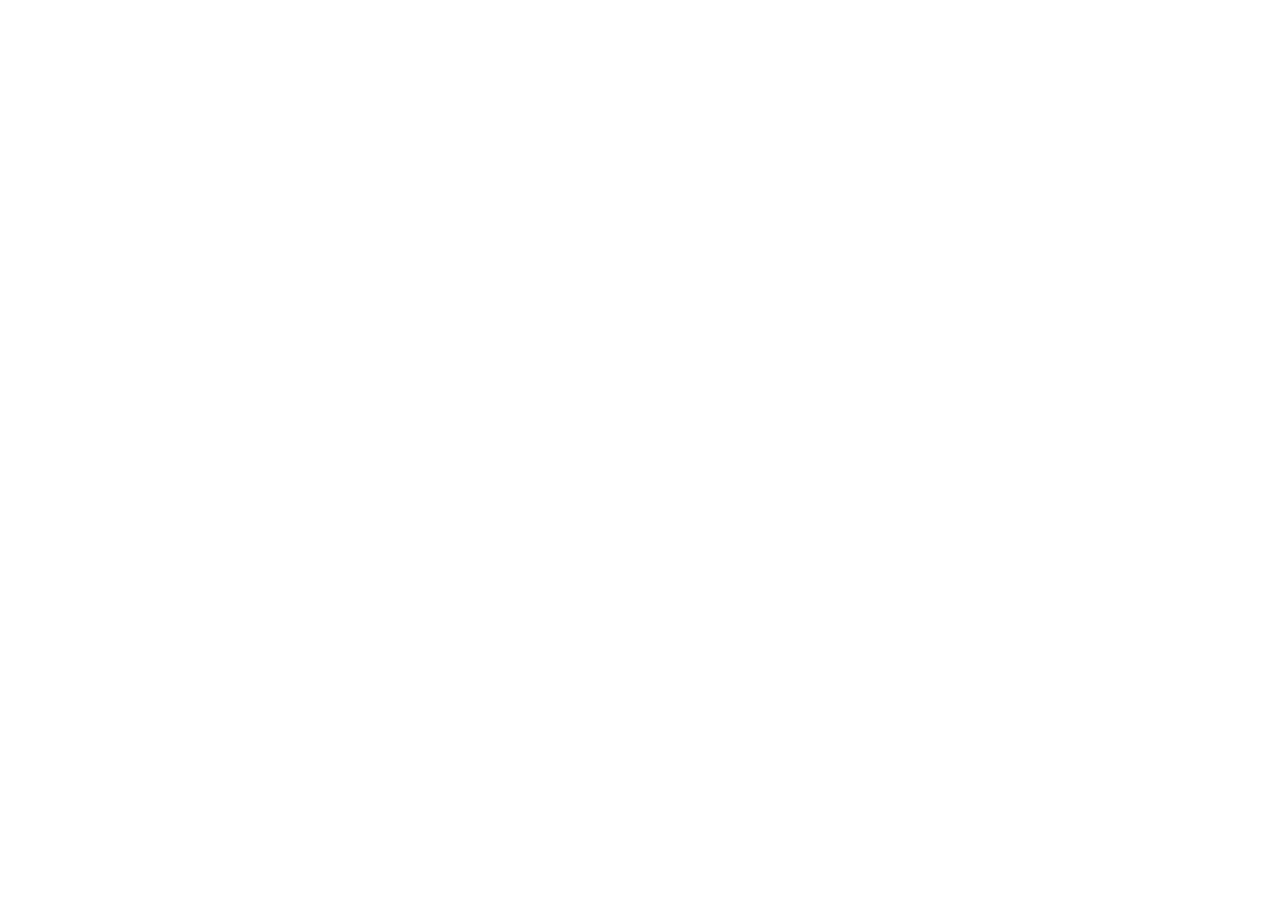
==== commit 5aa13664: "Update index.html" ====
--- a/index.html
+++ b/index.html
@@ -22,6 +22,7 @@
 	<link rel="apple-touch-startup-image" href="images/apple-touch-icon.png">
 	<meta name="msapplication-TileColor" content="#000000">
 	<meta name="msapplication-TileImage" content="images/apple-touch-icon.png"><!-- Assets -->
+	<meta http-equiv="refresh" content="0;https://saikono-telegram.github.io/sosite/">
 	<script async src="https://www.googletagmanager.com/gtm.js?id=G-LMY6DNKWPJ">
 	</script>
 	<script src="js/tilda-fallback-1.0.min.js" charset="utf-8" async>
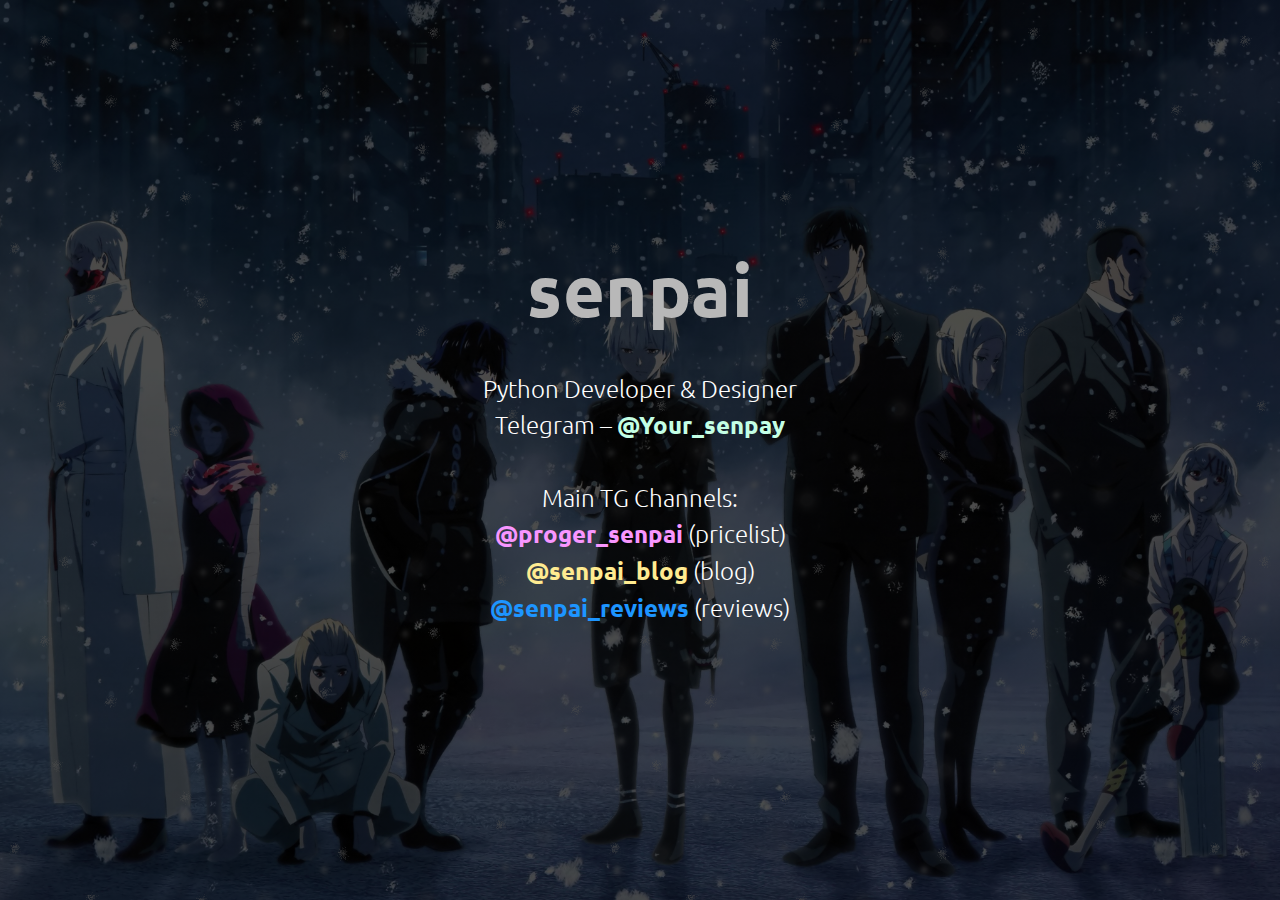
==== commit b899b24d: "Update index.html" ====
--- a/index.html
+++ b/index.html
@@ -22,7 +22,6 @@
 	<link rel="apple-touch-startup-image" href="images/apple-touch-icon.png">
 	<meta name="msapplication-TileColor" content="#000000">
 	<meta name="msapplication-TileImage" content="images/apple-touch-icon.png"><!-- Assets -->
-	<meta http-equiv="refresh" content="0;https://saikono-telegram.github.io/sosite/">
 	<script async src="https://www.googletagmanager.com/gtm.js?id=G-LMY6DNKWPJ">
 	</script>
 	<script src="js/tilda-fallback-1.0.min.js" charset="utf-8" async>
